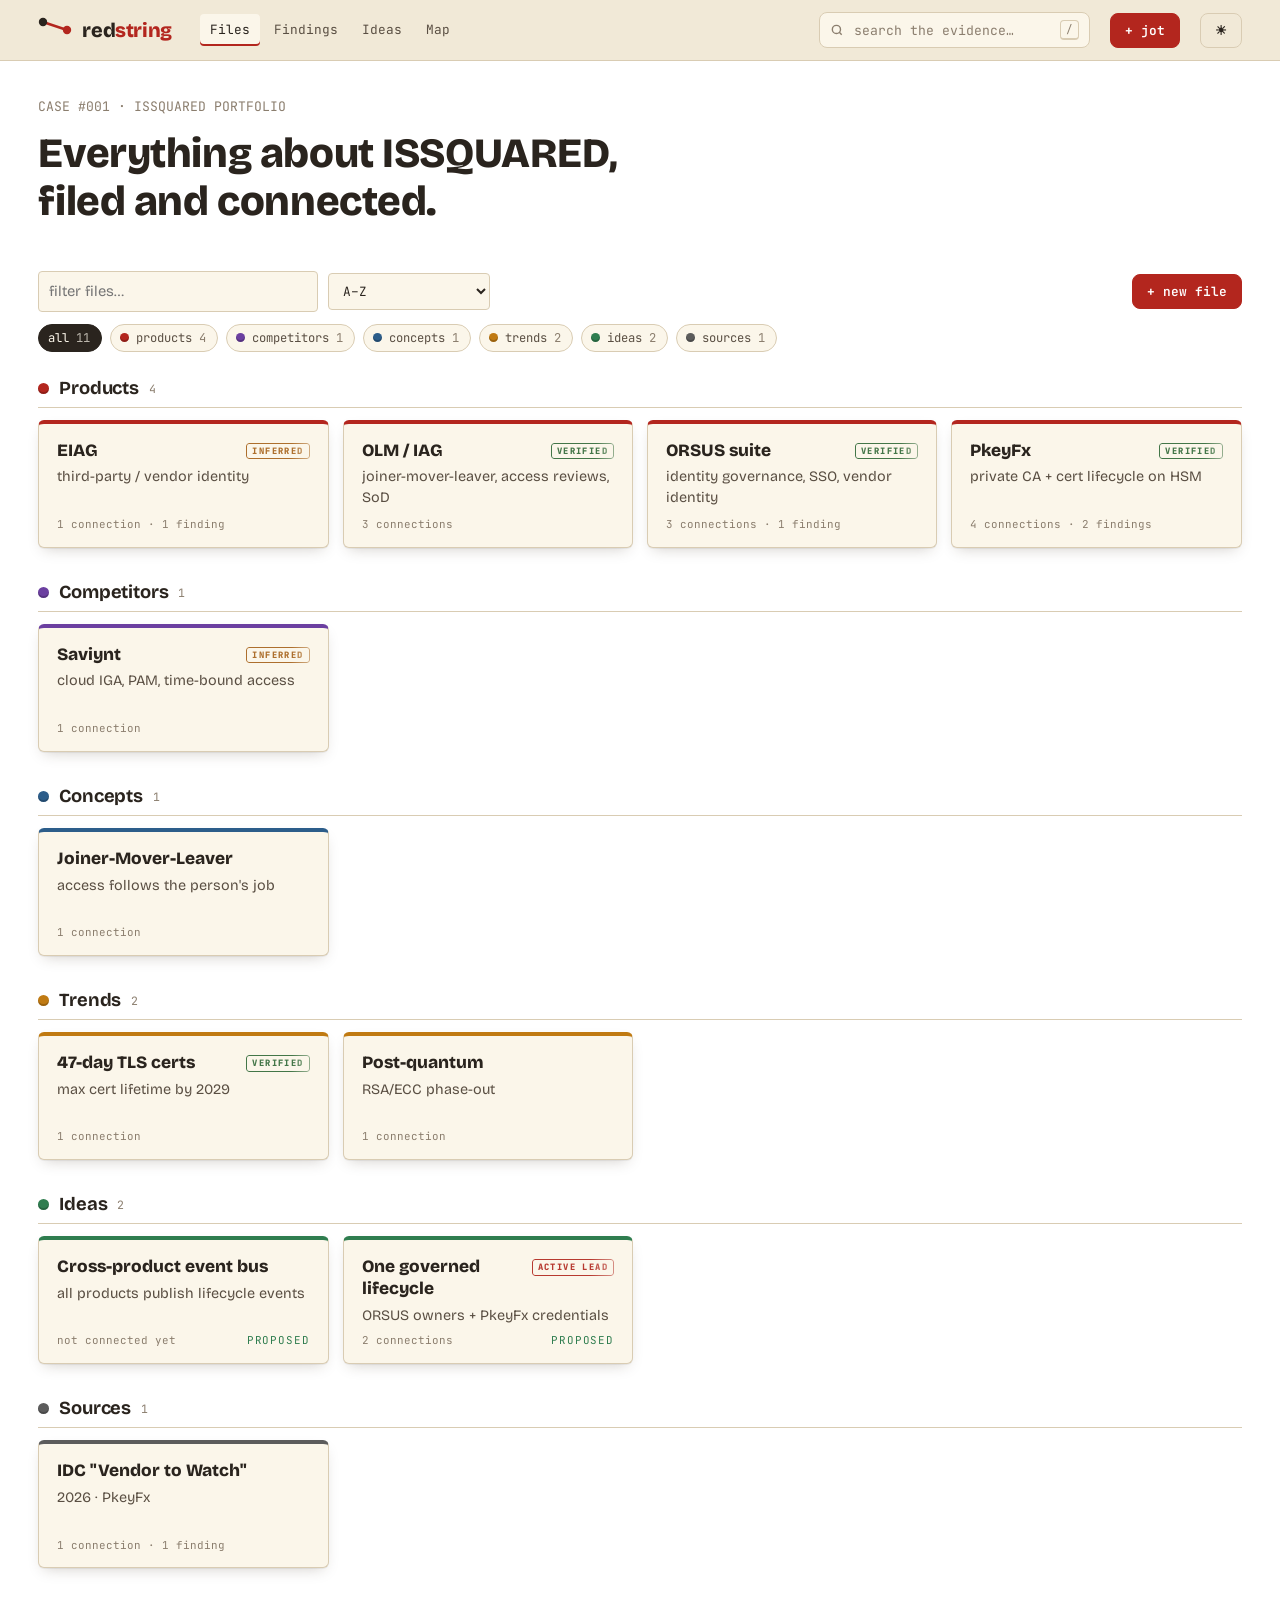
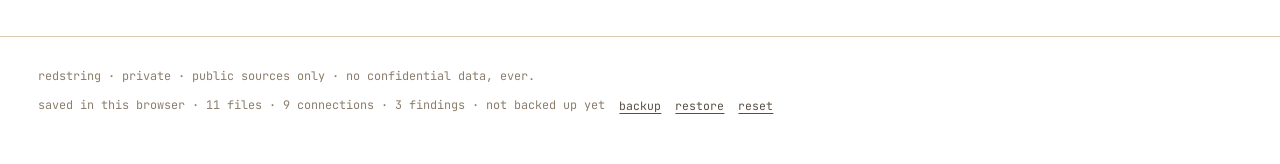
==== index.html @ 2bbe44ee "Initial commit: redstring research notebook with files, case files, findings, ideas, map, search and" ====
<!doctype html>
<html lang="en">
<head>
<meta charset="utf-8">
<meta name="viewport" content="width=device-width, initial-scale=1">
<title>redstring · files</title>
<meta name="robots" content="noindex, nofollow">
<script>
  // set theme before paint (no flash)
  (function(){var t;try{t=localStorage.getItem("redstring-theme");}catch(e){}
   if(!t){t=window.matchMedia&&matchMedia("(prefers-color-scheme: dark)").matches?"dark":"light";}
   document.documentElement.setAttribute("data-theme",t);})();
</script>
<link rel="preconnect" href="https://fonts.googleapis.com">
<link rel="preconnect" href="https://fonts.gstatic.com" crossorigin>
<link href="https://fonts.googleapis.com/css2?family=Bricolage+Grotesque:opsz,wght@12..96,400;12..96,600;12..96,700;12..96,800&family=JetBrains+Mono:wght@400;600;800&display=swap" rel="stylesheet">
<link rel="stylesheet" href="static/css/redstring.css">
</head>
<body data-page="files">
<header id="topbar" class="topbar"></header>

<main class="wrap">

  <section class="page-head">
    <p class="typed">CASE #001 · ISSQUARED PORTFOLIO</p>
    <h1>Everything about ISSQUARED,<br>filed and connected.</h1>
  </section>
  <section class="section flush">
    <div id="files-bar" class="files-bar"></div>
    <div id="files"></div>
  </section>
</main>

<footer id="footer" class="foot"></footer>
<script src="static/js/store.js"></script>
<script src="static/js/ui.js"></script>
<script src="static/js/files.js"></script>
</body>
</html>
---- static/css/redstring.css ----
/* ==========================================================================
   redstring — theme
   Detective evidence board: corkboard, red string, manila case files,
   rubber stamps, typewriter text, redaction bars. Dark mode = "night shift".
   ========================================================================== */

/* ---------- 1. Tokens (day) ---------- */
:root {
  color-scheme: light;

  /* surfaces */
  --desk:        #efe6d2;   /* page background, warm paper */
  --paper:       #fbf6ea;   /* cards, index cards */
  --paper-2:     #f4ecda;   /* subtle fills */
  --manila:      #e9d4a4;   /* case-file folder */
  --manila-edge: #cfb47a;
  --cork:        #c39a68;
  --cork-dark:   #a47a4a;
  --cork-speck:  #8a6236;

  /* ink */
  --ink:         #2a241e;
  --ink-2:       #5a4f43;
  --ink-3:       #8b7e6e;
  --rule:        #d9ccb3;

  /* the string */
  --string:      #b3261e;
  --string-soft: #b3261e33;

  /* stamps */
  --verified:    #2f6b3a;
  --inferred:    #a8641a;
  --lead:        #b3261e;

  /* entity types (push-pin colours) */
  --t-product:    #b3261e;
  --t-concept:    #2c5d8a;
  --t-competitor: #6b3fa0;
  --t-trend:      #c07a12;
  --t-idea:       #2f7d4f;
  --t-person:     #a23b72;
  --t-source:     #5c5c5c;

  --redact:      #1b1714;
  --shadow:      0 1px 0 #0000000d, 0 6px 14px -6px #3a2a1a40;
  --shadow-lift: 0 2px 0 #0000000d, 0 14px 26px -10px #3a2a1a59;
  --lamp:        transparent;

  --font-sans: "Bricolage Grotesque", system-ui, -apple-system, "Segoe UI", sans-serif;
  --font-mono: "JetBrains Mono", ui-monospace, "SFMono-Regular", Menlo, monospace;

  --r-sm: 4px;
  --r-md: 8px;
  --gutter: 16px;
}

/* ---------- 2. Tokens (night shift) ---------- */
@media (prefers-color-scheme: dark) {
  :root:not([data-theme="light"]) {
    color-scheme: dark;
    --desk:        #14120f;
    --paper:       #1f1b16;
    --paper-2:     #27221b;
    --manila:      #3a3020;
    --manila-edge: #5a4a2e;
    --cork:        #3b2c1d;
    --cork-dark:   #2c2015;
    --cork-speck:  #1c140c;
    --ink:         #ede3cf;
    --ink-2:       #c2b59d;
    --ink-3:       #8f8370;
    --rule:        #3a3228;
    --string:      #e5534b;
    --string-soft: #e5534b40;
    --verified:    #6fbf7f;
    --inferred:    #e0a24a;
    --lead:        #ef6b62;
    --t-product:    #e5534b;
    --t-concept:    #6aa6dc;
    --t-competitor: #a98ae0;
    --t-trend:      #e0a24a;
    --t-idea:       #6fbf7f;
    --t-person:     #e07fb0;
    --t-source:     #a8a8a8;
    --redact:      #000000;
    --shadow:      0 1px 0 #00000040, 0 8px 18px -8px #000000b0;
    --shadow-lift: 0 2px 0 #00000040, 0 16px 30px -10px #000000c0;
    --lamp:        radial-gradient(ellipse 70% 55% at 50% 0%, #f3c46a14, transparent 70%);
  }
}
:root[data-theme="dark"] {
  color-scheme: dark;
  --desk:        #14120f;
  --paper:       #1f1b16;
  --paper-2:     #27221b;
  --manila:      #3a3020;
  --manila-edge: #5a4a2e;
  --cork:        #3b2c1d;
  --cork-dark:   #2c2015;
  --cork-speck:  #1c140c;
  --ink:         #ede3cf;
  --ink-2:       #c2b59d;
  --ink-3:       #8f8370;
  --rule:        #3a3228;
  --string:      #e5534b;
  --string-soft: #e5534b40;
  --verified:    #6fbf7f;
  --inferred:    #e0a24a;
  --lead:        #ef6b62;
  --t-product:    #e5534b;
  --t-concept:    #6aa6dc;
  --t-competitor: #a98ae0;
  --t-trend:      #e0a24a;
  --t-idea:       #6fbf7f;
  --t-person:     #e07fb0;
  --t-source:     #a8a8a8;
  --redact:      #000000;
  --shadow:      0 1px 0 #00000040, 0 8px 18px -8px #000000b0;
  --shadow-lift: 0 2px 0 #00000040, 0 16px 30px -10px #000000c0;
  --lamp:        radial-gradient(ellipse 70% 55% at 50% 0%, #f3c46a14, transparent 70%);
}

/* ---------- 3. Base ---------- */
*, *::before, *::after { box-sizing: border-box; }
html { -webkit-text-size-adjust: 100%; }
body {
  margin: 0;
  background: var(--lamp), var(--desk);
  background-attachment: fixed;
  color: var(--ink);
  font-family: var(--font-sans);
  font-size: 16px;
  line-height: 1.55;
  overflow-x: hidden;
}
h1, h2, h3 { line-height: 1.15; margin: 0 0 .4em; letter-spacing: -0.01em; }
h1 { font-size: clamp(1.8rem, 4vw, 2.6rem); font-weight: 800; }
h2 { font-size: 1.35rem; font-weight: 700; }
h3 { font-size: 1.05rem; font-weight: 700; }
p  { margin: 0 0 1em; }
a  { color: var(--string); text-underline-offset: 3px; }
code, .mono { font-family: var(--font-mono); font-size: .88em; }
:focus-visible { outline: 2px dashed var(--string); outline-offset: 3px; }

.wrap { max-width: none; margin: 0; padding: 0 clamp(16px, 3vw, 48px); }

/* typewriter label */
.label {
  font-family: var(--font-mono);
  font-size: .72rem;
  letter-spacing: .14em;
  text-transform: uppercase;
  color: var(--ink-3);
}

/* ---------- 4. Top bar ---------- */
.topbar {
  position: sticky; top: 0; z-index: 20;
  background: color-mix(in srgb, var(--desk) 88%, transparent);
  backdrop-filter: blur(6px);
  border-bottom: 1px solid var(--rule);
}
.topbar .wrap { display: flex; align-items: center; gap: 20px; height: 60px; }
.brand { display: flex; align-items: center; gap: 10px; text-decoration: none; color: var(--ink); }
.brand-word { font-weight: 800; font-size: 1.25rem; letter-spacing: -0.02em; }
.brand-word b { color: var(--string); font-weight: 800; }
.brand svg { flex: none; }
.nav { display: flex; gap: 4px; margin-left: 8px; }
.nav a {
  font-family: var(--font-mono); font-size: .8rem; text-decoration: none;
  color: var(--ink-2); padding: 6px 10px; border-radius: var(--r-sm);
}
.nav a:hover { background: var(--paper-2); color: var(--ink); }
.nav a[aria-current="page"] { color: var(--ink); background: var(--paper); box-shadow: inset 0 -2px 0 var(--string); }
.topbar .spacer { flex: 1; }

/* ---------- 5. Inputs & buttons ---------- */
.search {
  display: flex; align-items: center; gap: 8px;
  background: var(--paper); border: 1px solid var(--rule); border-radius: var(--r-md);
  padding: 0 10px; height: 36px; min-width: 0;
}
.search input {
  border: 0; background: transparent; color: var(--ink); outline: none;
  font-family: var(--font-mono); font-size: .82rem; width: 200px; min-width: 0;
}
.search input::placeholder { color: var(--ink-3); }
.kbd {
  font-family: var(--font-mono); font-size: .68rem; color: var(--ink-3);
  border: 1px solid var(--rule); border-bottom-width: 2px; border-radius: 4px; padding: 0 5px;
}
.btn {
  display: inline-flex; align-items: center; gap: 8px;
  font-family: var(--font-mono); font-size: .8rem; font-weight: 600;
  padding: 8px 14px; border-radius: var(--r-md); cursor: pointer;
  border: 1px solid var(--ink); background: var(--ink); color: var(--paper);
  text-decoration: none;
}
.btn:hover { transform: translateY(-1px); }
.btn.ghost { background: transparent; color: var(--ink); border-color: var(--rule); }
.btn.ghost:hover { border-color: var(--ink-3); }
.btn.red { background: var(--string); border-color: var(--string); color: #fff; }

.toggle-night { white-space: nowrap; }
.toggle-night .moon { display: none; }
:root[data-theme="dark"] .toggle-night .moon { display: inline; }
:root[data-theme="dark"] .toggle-night .sun { display: none; }

/* ---------- 6. Chips (type filters) ---------- */
.chips { display: flex; flex-wrap: wrap; gap: 8px; }
.chip {
  --c: var(--ink-3);
  display: inline-flex; align-items: center; gap: 7px;
  font-family: var(--font-mono); font-size: .76rem;
  padding: 5px 11px 5px 9px; border-radius: 999px; cursor: pointer;
  background: var(--paper); color: var(--ink-2); border: 1px solid var(--rule);
  user-select: none;
}
.chip .pin-dot { width: 9px; height: 9px; border-radius: 50%; background: var(--c); box-shadow: inset 0 -2px 0 #00000033; }
.chip[aria-pressed="false"] { opacity: .45; text-decoration: line-through; }
.chip .count { color: var(--ink-3); }

.t-product    { --c: var(--t-product); }
.t-concept    { --c: var(--t-concept); }
.t-competitor { --c: var(--t-competitor); }
.t-trend      { --c: var(--t-trend); }
.t-idea       { --c: var(--t-idea); }
.t-person     { --c: var(--t-person); }
.t-source     { --c: var(--t-source); }

/* ---------- 7. Stamps ---------- */
.stamp {
  --s: var(--ink-2);
  display: inline-block;
  font-family: var(--font-mono); font-weight: 800; font-size: .7rem;
  letter-spacing: .16em; text-transform: uppercase;
  color: var(--s); border: 2px solid var(--s); border-radius: 3px;
  padding: 2px 7px 1px;
  transform: rotate(-4deg);
  opacity: .9;
  mix-blend-mode: multiply;
  /* worn ink */
  -webkit-mask-image: radial-gradient(circle at 30% 40%, #000 60%, #000c 75%, #0008 100%);
          mask-image: radial-gradient(circle at 30% 40%, #000 60%, #000c 75%, #0008 100%);
}
:root[data-theme="dark"] .stamp { mix-blend-mode: normal; }
@media (prefers-color-scheme: dark) { :root:not([data-theme="light"]) .stamp { mix-blend-mode: normal; } }
.stamp.verified { --s: var(--verified); }
.stamp.inferred { --s: var(--inferred); transform: rotate(3deg); }
.stamp.lead     { --s: var(--lead); transform: rotate(-2deg); }
.stamp.big { font-size: 1.05rem; border-width: 3px; padding: 4px 12px 3px; }


/* ---------- 10. Case file ---------- */
.casefile {
  position: relative;
  background: var(--manila);
  border: 1px solid var(--manila-edge);
  border-radius: 4px 10px 10px 10px;
  padding: 28px clamp(16px, 3vw, 36px) 32px;
  margin-top: 26px;
  box-shadow: var(--shadow-lift);
}
.casefile::before { /* folder tab */
  content: attr(data-tab);
  position: absolute; top: -26px; left: -1px;
  height: 27px; padding: 4px 18px 0;
  background: var(--manila); border: 1px solid var(--manila-edge); border-bottom: 0;
  border-radius: 8px 8px 0 0;
  font-family: var(--font-mono); font-size: .72rem; letter-spacing: .12em; color: var(--ink-2);
}
.casefile .sheet {
  background: var(--paper);
  padding: 22px clamp(14px, 3vw, 30px);
  border-radius: 2px;
  box-shadow: var(--shadow);
  position: relative;
}
.case-head { display: flex; justify-content: space-between; align-items: flex-start; gap: 16px; flex-wrap: wrap; border-bottom: 2px solid var(--ink); padding-bottom: 12px; margin-bottom: 18px; }
.case-head .stamp.big { margin-top: 6px; }
.case-no { font-family: var(--font-mono); font-size: .78rem; color: var(--ink-3); }

.facts { display: grid; grid-template-columns: 160px 1fr; gap: 0; margin: 0 0 20px; font-family: var(--font-mono); font-size: .84rem; }
.facts dt, .facts dd { margin: 0; padding: 9px 0; border-bottom: 1px dashed var(--rule); }
.facts dt { color: var(--ink-3); text-transform: uppercase; font-size: .7rem; letter-spacing: .12em; padding-top: 11px; }
.facts dd { display: flex; align-items: center; gap: 10px; flex-wrap: wrap; }
.facts .stamp { font-size: .58rem; padding: 1px 5px 0; border-width: 1.5px; }

.case-grid { display: grid; grid-template-columns: minmax(0, 1fr) minmax(280px, 340px); gap: clamp(24px, 3vw, 48px); align-items: start; }

.links-list { list-style: none; margin: 0; padding: 0; }
.links-list li { display: flex; align-items: center; gap: 10px; padding: 8px 0; border-bottom: 1px dashed var(--rule); font-size: .92rem; }
.links-list .rel { font-family: var(--font-mono); font-size: .7rem; color: var(--string); text-transform: uppercase; letter-spacing: .08em; min-width: 104px; }
.links-list .pin-dot { width: 9px; height: 9px; border-radius: 50%; background: var(--c); flex: none; }

.tags { display: flex; gap: 6px; flex-wrap: wrap; }
.tag { font-family: var(--font-mono); font-size: .68rem; color: var(--ink-2); background: var(--paper-2); border: 1px solid var(--rule); border-radius: 3px; padding: 0 6px; }


/* ---------- 13. Section frame (style guide) ---------- */
.section { padding: 34px 0; border-top: 1px solid var(--rule); }
.section-head { display: flex; align-items: baseline; justify-content: space-between; gap: 16px; flex-wrap: wrap; margin-bottom: 16px; }
.hero { padding: 40px 0 28px; }
.hero p.lede { font-size: 1.1rem; color: var(--ink-2); max-width: 62ch; }
.hero .typed { font-family: var(--font-mono); color: var(--ink-3); font-size: .82rem; }

.empty {
  text-align: center; padding: 34px 16px; border: 2px dashed var(--rule); border-radius: var(--r-md);
  font-family: var(--font-mono); color: var(--ink-3); font-size: .85rem;
}
.empty strong { display: block; font-family: var(--font-sans); color: var(--ink); font-size: 1.05rem; margin-bottom: 4px; }

footer.foot { padding: 30px 0 50px; font-family: var(--font-mono); font-size: .74rem; color: var(--ink-3); border-top: 1px solid var(--rule); }

/* ---------- 14. App: shared ---------- */
.pin-dot { display: inline-block; width: 9px; height: 9px; border-radius: 50%; background: var(--c); flex: none; box-shadow: inset 0 -2px 0 #00000033; }
.page-head { padding: 36px 0 20px; }
.page-head .typed { font-family: var(--font-mono); color: var(--ink-3); font-size: .82rem; }
.page-head .lede { font-size: 1.05rem; color: var(--ink-2); max-width: 62ch; }
.board-head { padding-bottom: 10px; }
.section.flush { border-top: 0; padding-top: 8px; }
.spacer { flex: 1; }
.muted { color: var(--ink-3); font-size: .9rem; }
.hint { display: block; font-family: var(--font-mono); font-size: .7rem; color: var(--ink-3); margin: 6px 0 0; }

.input, .field input, .field select, .field textarea {
  font: inherit; font-size: .92rem; color: var(--ink);
  background: var(--paper); border: 1px solid var(--rule); border-radius: var(--r-sm);
  padding: 8px 10px; min-width: 0; width: 100%;
}
select.input, .field select { font-family: var(--font-mono); font-size: .8rem; width: auto; }
textarea.input, .field textarea { resize: vertical; line-height: 1.5; }
.input:focus, .field :is(input, select, textarea):focus, .notes-input:focus { outline: 2px solid var(--string-soft); border-color: var(--string); }
.btn.sm { padding: 6px 11px; font-size: .74rem; }
.btn.xs { padding: 2px 8px; font-size: .68rem; border-radius: 4px; }
.btn.danger, .linkbtn.danger { color: var(--lead); }
.btn[aria-pressed="true"] { background: var(--string); border-color: var(--string); color: #fff; }
.linkbtn { background: none; border: 0; padding: 0; color: var(--ink-2); font-family: var(--font-mono); font-size: .72rem; cursor: pointer; text-decoration: underline; text-underline-offset: 3px; }
.linkbtn:hover { color: var(--string); }
.icon-btn { background: none; border: 1px solid transparent; color: var(--ink-3); cursor: pointer; border-radius: 4px; font-size: 1rem; line-height: 1; padding: 2px 7px; }
.icon-btn:hover { border-color: var(--rule); color: var(--string); background: var(--paper); }
.toolbar { display: flex; flex-wrap: wrap; gap: 10px; align-items: center; margin-bottom: 18px; }
.toolbar .input[type="search"] { width: 240px; flex: 0 1 240px; }
.empty.clickable { display: block; width: 100%; cursor: pointer; background: transparent; font: inherit; }
.empty.clickable:hover { border-color: var(--string); }
.stamp.xs { font-size: .55rem; padding: 1px 5px 0; border-width: 1.5px; }

/* topbar search + popup */
.search-wrap { position: relative; }
.search-ic { display: inline-flex; color: var(--ink-3); }
.search-pop {
  position: absolute; right: 0; top: calc(100% + 6px); width: min(460px, calc(100vw - 32px)); max-height: 70vh; overflow: auto;
  background: var(--paper); border: 1px solid var(--rule); border-radius: var(--r-md); box-shadow: var(--shadow-lift); padding: 6px; z-index: 30;
}
.sr { display: flex; gap: 10px; align-items: flex-start; padding: 9px 10px; border-radius: 6px; color: var(--ink); text-decoration: none; }
.sr .pin-dot { margin-top: 6px; }
.sr.on, .sr:hover { background: var(--paper-2); }
.sr-ic { color: var(--ink-3); font-size: .8rem; width: 9px; }
.sr-main { flex: 1; min-width: 0; }
.sr-title { display: block; font-weight: 700; font-size: .92rem; }
.sr-snip { display: block; font-family: var(--font-mono); font-size: .72rem; color: var(--ink-2); line-height: 1.45; overflow-wrap: anywhere; }
.sr-kind { font-family: var(--font-mono); font-size: .64rem; text-transform: uppercase; letter-spacing: .1em; color: var(--ink-3); padding-top: 3px; }
.sr-empty { padding: 12px; font-family: var(--font-mono); font-size: .78rem; color: var(--ink-2); }
mark { background: color-mix(in srgb, var(--inferred) 30%, transparent); color: inherit; border-radius: 2px; padding: 0 1px; }

/* modal */
dialog.modal {
  border: 1px solid var(--manila-edge); border-radius: 10px; padding: 0; width: min(520px, calc(100vw - 32px));
  background: var(--paper); color: var(--ink); box-shadow: var(--shadow-lift);
}
dialog.modal::backdrop { background: #1a120a8c; backdrop-filter: blur(2px); }
dialog.modal form { padding: 22px 22px 18px; }
.modal-head { border-bottom: 2px solid var(--ink); margin-bottom: 14px; padding-bottom: 8px; }
.modal-head h2 { margin: 2px 0 0; }
.modal-msg { font-family: var(--font-mono); font-size: .82rem; color: var(--ink-2); overflow-wrap: anywhere; }
.field { display: block; margin-bottom: 12px; }
.field .label { display: block; margin-bottom: 4px; }
.modal-actions { display: flex; justify-content: flex-end; gap: 10px; margin-top: 18px; }

/* toasts */
.toasts { position: fixed; left: 50%; bottom: 20px; transform: translateX(-50%); display: grid; gap: 8px; z-index: 50; pointer-events: none; }
.toast {
  font-family: var(--font-mono); font-size: .78rem; background: var(--ink); color: var(--paper);
  padding: 9px 16px; border-radius: 6px; box-shadow: var(--shadow-lift); animation: toast-in .18s ease-out; transition: opacity .3s, transform .3s;
}
.toast.bad { background: var(--lead); color: #fff; }
.toast.out { opacity: 0; transform: translateY(6px); }
@keyframes toast-in { from { opacity: 0; transform: translateY(8px); } }

/* footer */
.foot-row { display: flex; justify-content: space-between; gap: 10px 20px; flex-wrap: wrap; }
.foot-tools { display: flex; gap: 14px; align-items: center; flex-wrap: wrap; }
.foot-info { color: var(--ink-3); }

/* ---------- 16. Case files (app) ---------- */
.file-view { padding-top: 22px; }
.back { display: inline-block; font-family: var(--font-mono); font-size: .8rem; color: var(--ink-2); text-decoration: none; margin-bottom: 14px; }
.back:hover { color: var(--string); }
.case-title { min-width: 0; flex: 1; }
.case-title h1 { margin: 4px 0 2px; overflow-wrap: anywhere; }
.file-actions { display: flex; flex-wrap: wrap; gap: 8px; margin-top: 12px; }
.stamp-btn { background: none; border: 0; padding: 6px; cursor: pointer; }
.stamp-btn:hover .stamp { opacity: 1; transform: rotate(-1deg) scale(1.05); }
.stamp.none { --s: var(--ink-3); border-style: dashed; opacity: .6; }
.stage-row { display: flex; align-items: center; gap: 14px; flex-wrap: wrap; margin: -4px 0 18px; }
.stage-track { display: flex; flex-wrap: wrap; gap: 0; border: 1px solid var(--rule); border-radius: 999px; overflow: hidden; }
.stage-step { font-family: var(--font-mono); font-size: .72rem; padding: 5px 12px; background: var(--paper); color: var(--ink-2); border: 0; border-right: 1px solid var(--rule); cursor: pointer; }
.stage-step:last-child { border-right: 0; }
.stage-step.on { background: var(--t-idea); color: #fff; }

.block { margin-bottom: 26px; }
.block:empty { display: none; }
.block-head { display: flex; align-items: baseline; justify-content: space-between; gap: 12px; border-bottom: 1px solid var(--rule); margin-bottom: 10px; padding-bottom: 4px; }
.block-head h3 { margin: 0; }
.block-tools { display: inline-flex; gap: 12px; align-items: center; }
.block-head a.label { text-decoration: none; }
.tabs { display: inline-flex; border: 1px solid var(--rule); border-radius: 6px; overflow: hidden; }
.tabs button { font-family: var(--font-mono); font-size: .7rem; padding: 3px 10px; border: 0; background: transparent; color: var(--ink-2); cursor: pointer; }
.tabs button[aria-selected="true"] { background: var(--ink); color: var(--paper); }
.saved-ind { font-family: var(--font-mono); font-size: .68rem; color: var(--verified); }

.notes-input {
  width: 100%; min-height: 320px; resize: vertical; font-family: var(--font-mono); font-size: .85rem; line-height: 24px;
  color: var(--ink); border: 1px solid var(--rule); border-radius: 2px; padding: 12px 14px;
  background: var(--paper) repeating-linear-gradient(transparent 0 23px, var(--rule) 23px 24px);
  background-position: 0 11px; background-attachment: local;
}
.md { overflow-wrap: anywhere; }
.md > :first-child { margin-top: 0; }
.md h2 { font-size: 1.2rem; margin: 1.1em 0 .4em; }
.md h3 { font-size: 1.05rem; margin: 1em 0 .3em; }
.md h4 { font-size: .95rem; margin: 1em 0 .3em; }
.md ul, .md ol { padding-left: 1.3em; margin: 0 0 1em; }
.md li { margin: .15em 0; }
.md li.task { list-style: none; margin-left: -1.3em; display: flex; gap: 8px; align-items: baseline; }
.md li.task .box { display: inline-grid; place-items: center; width: 14px; height: 14px; border: 1.5px solid var(--ink-3); border-radius: 3px; font-size: .7rem; flex: none; }
.md li.task.done { color: var(--ink-3); text-decoration: line-through; }
.md li.task.done .box { border-color: var(--verified); color: var(--verified); }
.md blockquote { margin: 0 0 1em; padding: 6px 14px; border-left: 3px solid var(--string); background: var(--paper-2); color: var(--ink-2); font-style: italic; }
.md pre { background: var(--paper-2); border: 1px solid var(--rule); padding: 10px 12px; border-radius: 4px; overflow-x: auto; }
.md code { background: var(--paper-2); padding: 1px 4px; border-radius: 3px; }
.md pre code { background: none; padding: 0; }
.md hr { border: 0; border-top: 1px dashed var(--rule); margin: 1.2em 0; }
.md p:last-child { margin-bottom: 0; }
a.wikilink { color: var(--ink); text-decoration: none; border-bottom: 2px solid var(--c, var(--string)); font-weight: 600; }
a.wikilink:hover { background: var(--string-soft); }
a.wikilink.missing { border-bottom-style: dashed; border-color: var(--ink-3); color: var(--ink-2); font-weight: 400; }

.facts-edit { display: grid; gap: 8px; margin-bottom: 10px; }
.fact-row { display: grid; grid-template-columns: 1fr 1.6fr auto auto; gap: 6px; align-items: center; }
.links-list li .icon-btn { margin-left: auto; }
.links-list li a { color: var(--ink); text-decoration: none; font-weight: 600; }
.links-list li a:hover { color: var(--string); }
.links-list .muted-rel { color: var(--ink-3); }
.links-list li.muted { color: var(--ink-3); }
.links-list li .btn.xs, .links-list li .tiny-ok { margin-left: auto; }
.tiny-ok { font-family: var(--font-mono); font-size: .66rem; color: var(--verified); }
.tie-form { display: grid; grid-template-columns: auto 1fr auto; gap: 6px; margin-top: 10px; }
.tie-form select.input { width: 100%; }
.quick-add { display: grid; gap: 6px; margin-bottom: 12px; }
.quick-row { display: flex; gap: 6px; justify-content: flex-end; }

/* ---------- 17. Findings (app) ---------- */
.composer { background: var(--paper); border: 1px solid var(--rule); border-radius: var(--r-md); padding: 14px; box-shadow: var(--shadow); }
.composer-text { border: 0; background: transparent; padding: 4px 2px; font-size: 1rem; min-height: 84px; }
.composer-text:focus { outline: none; }
.composer-row { display: flex; gap: 8px; flex-wrap: wrap; align-items: center; margin-top: 8px; }
.tag-picker { display: flex; flex-wrap: wrap; gap: 6px; align-items: center; flex: 1 1 260px; }
.tag-in { width: 160px; flex: 0 1 160px; padding: 5px 9px; font-size: .82rem; }
.tag-chip { display: inline-flex; align-items: center; gap: 6px; font-family: var(--font-mono); font-size: .74rem; background: var(--paper-2); border: 1px solid var(--rule); border-radius: 999px; padding: 3px 4px 3px 9px; }
.tag-chip button { background: none; border: 0; cursor: pointer; color: var(--ink-3); font-size: .9rem; line-height: 1; padding: 0 4px; }
.tag-chip button:hover { color: var(--string); }
a.tag { display: inline-flex; align-items: center; gap: 5px; text-decoration: none; color: var(--ink-2); }
a.tag:hover { border-color: var(--c); color: var(--ink); }
.f-tools { margin-left: auto; display: inline-flex; gap: 12px; }
.inline-label { display: flex; align-items: center; gap: 6px; flex: 1 1 220px; }
@keyframes flash { 0%, 40% { background: var(--string-soft); } 100% { background: transparent; } }


/* ---------- 19. Responsive ---------- */
@media (max-width: 1080px) {
  .case-grid { grid-template-columns: 1fr; }
  }
@media (max-width: 860px) {
  .topbar .wrap { flex-wrap: wrap; height: auto; row-gap: 0; padding-top: 10px; gap: 10px; }
  .nav { order: 9; flex-basis: 100%; margin: 4px 0 0; overflow-x: auto; gap: 2px; scrollbar-width: none; }
  .nav::-webkit-scrollbar { display: none; }
  .nav a { padding: 8px 10px 10px; border-radius: 0; white-space: nowrap; }
  .nav a[aria-current="page"] { background: transparent; }
  .search-wrap { flex: 1 1 0; min-width: 0; }
  .search { width: 100%; }
  .search input { width: 100%; }
  .case-grid { grid-template-columns: 1fr; }
  }
@media (max-width: 560px) {
  .topbar .spacer { display: none; }
  .search .kbd { display: none; }
  .brand-word { display: none; }
  .facts { grid-template-columns: 1fr; }
  .facts dt { border-bottom: 0; padding-bottom: 0; }
    .toolbar .input[type="search"] { flex: 1 1 100%; }
  .fact-row { grid-template-columns: 1fr 1fr; }
  .tie-form { grid-template-columns: 1fr; }
  .foot-row { flex-direction: column; }
  .topbar .wrap { flex-wrap: wrap; gap: 8px; }
  .jot-btn { padding: 8px 10px; }
  .case-head { flex-direction: column-reverse; align-items: flex-start; gap: 4px; }
  .case-head .stamp-btn { padding: 0; }
  .file-actions .btn { flex: 0 0 auto; }
}
@media (prefers-reduced-motion: reduce) {
  * { transition: none !important; animation: none !important; }
}

/* ---------- 20. Case file: calmer layout ---------- */
.case-side { border-left: 1px dashed var(--rule); padding-left: clamp(20px, 2.5vw, 36px); }
.case-side .block { margin-bottom: 30px; }
.notes-read { font-size: 1.04rem; line-height: 1.7; max-width: 80ch; min-height: 40vh; }
.notes-empty { min-height: 40vh; display: grid !important; place-content: center; }
.notes-input { min-height: 60vh; font-size: .92rem; overflow: hidden; }
.suggest { display: flex; flex-wrap: wrap; gap: 6px; align-items: center; margin-top: 14px; }
.suggest .label { width: 100%; text-transform: none; letter-spacing: .02em; }
.suggest-chip { font: inherit; font-size: .8rem; color: var(--ink-2); background: transparent; border: 1px dashed var(--ink-3); border-radius: 999px; padding: 2px 10px; cursor: pointer; }
.suggest-chip:hover { border-color: var(--string); color: var(--string); border-style: solid; }
.input.quick { margin-bottom: 10px; }
.mini-log { list-style: none; margin: 0; padding: 0; }
.mini-log li { padding: 8px 0; border-bottom: 1px dashed var(--rule); font-size: .88rem; display: flex; flex-wrap: wrap; gap: 4px 8px; align-items: center; }
.mini-log time { font-family: var(--font-mono); font-size: .66rem; color: var(--ink-3); }
@media (max-width: 1080px) {
  .case-side { border-left: 0; padding-left: 0; border-top: 1px dashed var(--rule); padding-top: 22px; }
}

.case-side .facts { grid-template-columns: 1fr; }
.case-side .facts dt { border-bottom: 0; padding: 10px 0 0; }
.case-side .facts dd { padding: 2px 0 9px; }

/* facts: stamp straight, on the same line as the label */
.facts dt { display: flex; align-items: center; gap: 10px; flex-wrap: wrap; }
.facts dt .stamp { transform: none; font-size: .56rem; padding: 1px 5px 0; border-width: 1.5px; letter-spacing: .12em; }
/* findings: stamp straight, on the same line as the time */
.f-meta { display: flex; align-items: center; gap: 10px; flex-wrap: wrap; }
.f-meta time { display: inline; }
.f-meta .stamp { transform: none; letter-spacing: .12em; }
.mini-log li { display: block; }
.mini-log li > span { display: block; margin-top: 2px; }
/* connections: each relation is a red thread, files hang off it one per line */
.threads { display: grid; gap: 16px; }
.thread-label { display: flex; align-items: center; gap: 8px; font-family: var(--font-mono); font-size: .68rem; letter-spacing: .1em; text-transform: uppercase; color: var(--ink-2); margin-bottom: 4px; }
.thread-count { font-size: .62rem; color: var(--paper); background: var(--string); border-radius: 999px; padding: 0 6px; letter-spacing: 0; line-height: 1.5; }
.thread-items { list-style: none; margin: 0 0 0 5px; padding: 0; }
.thread-items li { position: relative; display: flex; align-items: flex-start; gap: 8px; padding: 5px 0 5px 16px; }
.thread-items li::before { content: ""; position: absolute; left: 0; top: 14px; width: 11px; border-top: 2px solid var(--string); }
.thread-items li::after { content: ""; position: absolute; left: 0; top: 0; bottom: 0; border-left: 2px solid var(--string); }
.thread-items li:last-child::after { bottom: auto; height: 16px; }
.thread-items .pin-dot { margin-top: 6px; }
.thread-items a { flex: 1; min-width: 0; color: var(--ink); text-decoration: none; font-weight: 600; font-size: .92rem; line-height: 1.35; overflow-wrap: anywhere; }
.thread-items a:hover { color: var(--string); }
.thread-items .icon-btn { margin-top: -1px; flex: none; }

/* comments under each case file */
.comments { margin-top: 34px; padding-top: 18px; border-top: 2px solid var(--ink); }
.comments h3 { display: inline-flex; align-items: center; gap: 8px; }
.comment-list { list-style: none; margin: 0 0 14px; padding: 0; }
.comment { position: relative; display: grid; grid-template-columns: 1fr auto; gap: 2px 12px; padding: 12px 14px; margin-bottom: 8px;
  background: var(--paper-2); border: 1px solid var(--rule); border-left: 3px solid var(--string); border-radius: 4px; }
.comment-text { grid-column: 1; font-size: .95rem; line-height: 1.55; }
.comment .bin { grid-column: 2; grid-row: 1 / span 2; align-self: center; display: inline-grid; place-items: center; width: 32px; height: 32px;
  background: transparent; border: 1px solid var(--rule); border-radius: 6px; color: var(--ink-3); cursor: pointer; }
.comment .bin:hover, .comment .bin:focus-visible { color: #fff; background: var(--lead); border-color: var(--lead); }
.comment-empty { padding: 6px 0 12px; }
.comment-compose { display: flex; gap: 8px; align-items: flex-end; }
.comment-compose textarea { flex: 1; resize: vertical; }
.toast.has-action { display: flex; align-items: center; gap: 14px; pointer-events: auto; }
.toast-action { background: none; border: 0; color: var(--inferred); font: inherit; font-weight: 700; text-transform: uppercase; letter-spacing: .08em; cursor: pointer; padding: 0; }
.toast-action:hover { text-decoration: underline; }

/* ---------- ideas: one row each, progress as a red string ---------- */
.idea-row { display: grid; grid-template-columns: minmax(0, 1fr) minmax(320px, 420px); gap: 18px 36px; align-items: center;
  background: var(--paper); border: 1px solid var(--rule); border-left: 4px solid var(--t-idea); border-radius: 6px;
  padding: 16px 20px; margin-bottom: 12px; box-shadow: var(--shadow); }
.idea-row.is-dropped { opacity: .6; border-left-color: var(--ink-3); box-shadow: none; }
.idea-top { display: flex; align-items: center; gap: 10px; flex-wrap: wrap; }
.idea-name { font-weight: 800; font-size: 1.15rem; color: var(--ink); text-decoration: none; }
.idea-name:hover { color: var(--string); }
.idea-gap { margin: 2px 0 8px; color: var(--ink-2); }
.idea-ties { display: flex; flex-wrap: wrap; gap: 6px 12px; align-items: center; margin-bottom: 8px; font-size: .88rem; }
.idea-ties .label, .idea-next .label { min-width: 74px; }
.tie { display: inline-flex; align-items: center; gap: 6px; color: var(--ink); text-decoration: none; font-weight: 600; }
.tie:hover { color: var(--string); }
.idea-next { display: flex; align-items: center; gap: 12px; }
.next-input { flex: 1; min-width: 0; font: inherit; font-size: .9rem; color: var(--ink); background: transparent;
  border: 0; border-bottom: 1px dashed var(--rule); padding: 4px 2px; }
.next-input:focus { outline: none; border-bottom: 1px solid var(--string); }
.next-input::placeholder { color: var(--ink-3); font-style: italic; }
.idea-side { display: grid; gap: 10px; justify-items: end; }

/* the progress string */
.track { list-style: none; margin: 0; padding: 0; display: grid; grid-template-columns: repeat(4, 1fr); width: 100%; position: relative; }
.track::before, .track::after { content: ""; position: absolute; top: 9px; left: 12.5%; height: 3px; border-radius: 2px; }
.track::before { right: 12.5%; background: var(--rule); }
.track::after { width: calc(75% * var(--at) / 3); background: var(--string); box-shadow: 0 1px 2px #0000004d; }
.track li { position: relative; z-index: 1; text-align: center; }
.track button { background: none; border: 0; padding: 0; cursor: pointer; display: grid; justify-items: center; gap: 6px; width: 100%; color: var(--ink-3); font: inherit; }
.knot { width: 20px; height: 20px; border-radius: 50%; background: var(--paper); border: 3px solid var(--rule); transition: transform .12s; }
.track li.done .knot { background: var(--string); border-color: var(--string); }
.track li.now .knot { background: var(--paper); border-color: var(--string); box-shadow: 0 0 0 4px var(--string-soft); }
.track button:hover .knot, .track button:focus-visible .knot { transform: scale(1.15); border-color: var(--string); }
.knot-label { font-family: var(--font-mono); font-size: .64rem; letter-spacing: .08em; text-transform: uppercase; }
.track li.now .knot-label { color: var(--string); font-weight: 800; }
.track li.done .knot-label { color: var(--ink-2); }
.track li:last-child.now .knot { background: var(--verified); border-color: var(--verified); box-shadow: 0 0 0 4px color-mix(in srgb, var(--verified) 25%, transparent); }
.track li:last-child.now .knot-label { color: var(--verified); }

.dropped-box { margin-top: 22px; }
.dropped-box summary { cursor: pointer; font-family: var(--font-mono); font-size: .78rem; color: var(--ink-3); margin-bottom: 12px; }

@media (max-width: 860px) {
  .idea-row { grid-template-columns: 1fr; }
  .idea-side { justify-items: stretch; }
  .idea-side .linkbtn { justify-self: end; }
}
@media (max-width: 560px) {
  .idea-next { flex-direction: column; align-items: stretch; gap: 2px; }
  .knot-label { font-size: .56rem; letter-spacing: .02em; }
}

/* ---------- Files (home) ---------- */
.files-bar { margin-bottom: 26px; }
.files-bar .toolbar { margin-bottom: 12px; }
.files-search { width: 280px !important; flex: 0 1 280px !important; }
.chip[aria-pressed="false"] { opacity: 1; text-decoration: none; }
.chip[aria-pressed="true"] { background: var(--ink); color: var(--paper); border-color: var(--ink); }
.chip[aria-pressed="true"] .count { color: var(--paper); opacity: .7; }
.file-group { margin-bottom: 34px; }
.group-head { display: flex; align-items: center; gap: 10px; font-size: 1.15rem; margin: 0 0 12px; padding-bottom: 8px; border-bottom: 1px solid var(--rule); }
.group-head .pin-dot { width: 11px; height: 11px; }
.group-head .count { font-family: var(--font-mono); font-size: .72rem; color: var(--ink-3); font-weight: 400; }
.file-grid { display: grid; grid-template-columns: repeat(auto-fill, minmax(260px, 1fr)); gap: 14px; }
.file-card { display: flex; flex-direction: column; gap: 6px; min-height: 128px; padding: 16px 18px 14px; color: var(--ink); text-decoration: none;
  background: var(--paper); border: 1px solid var(--rule); border-top: 4px solid var(--c); border-radius: 6px; box-shadow: var(--shadow); }
.file-card:hover, .file-card:focus-visible { border-color: var(--c); border-top-color: var(--c); }
.fc-top { display: flex; align-items: flex-start; justify-content: space-between; gap: 10px; }
.fc-name { font-weight: 800; font-size: 1.08rem; line-height: 1.25; overflow-wrap: anywhere; }
.fc-top .stamp { transform: none; flex: none; margin-top: 3px; }
.fc-blurb { margin: 0; color: var(--ink-2); font-size: .9rem; line-height: 1.45; display: -webkit-box; -webkit-line-clamp: 2; -webkit-box-orient: vertical; overflow: hidden; }
.fc-meta { margin-top: auto; display: flex; gap: 10px; align-items: center; justify-content: space-between; font-family: var(--font-mono); font-size: .68rem; color: var(--ink-3); }
.fc-stage { color: var(--t-idea); text-transform: uppercase; letter-spacing: .08em; }

/* ---------- Map (side feature) ---------- */
.map-head { padding-bottom: 8px; }
.map-bar { display: flex; flex-wrap: wrap; gap: 10px 16px; align-items: center; margin-bottom: 12px; }
.map-trail { display: flex; flex-wrap: wrap; align-items: center; gap: 6px 8px; min-height: 30px; }
.trail-step, .trail-now { display: inline-flex; align-items: center; gap: 6px; font: inherit; font-size: .85rem; padding: 3px 10px; border-radius: 999px; border: 1px solid var(--rule); background: var(--paper); color: var(--ink-2); }
.trail-step { cursor: pointer; }
.trail-step:hover { border-color: var(--string); color: var(--string); }
.trail-now { background: var(--ink); color: var(--paper); border-color: var(--ink); font-weight: 700; }
.trail-sep { color: var(--string); font-weight: 700; }
.board-shell { border-radius: 10px; padding: 14px; background: linear-gradient(180deg, #6b4a2b, #4f361f); box-shadow: var(--shadow-lift), inset 0 0 0 1px #00000040; }
.map-stage { position: relative; height: clamp(520px, 70vh, 760px); overflow: hidden; border-radius: 4px;
  background-color: var(--cork);
  background-image: radial-gradient(var(--cork-speck) 1px, transparent 1.4px), radial-gradient(var(--cork-dark) 1.2px, transparent 1.6px), radial-gradient(ellipse at 50% 45%, #ffffff1a, transparent 65%);
  background-size: 7px 7px, 11px 11px, 100% 100%; background-position: 0 0, 3px 5px, 0 0; box-shadow: inset 0 0 40px #00000040; }
.map-stage .strings { position: absolute; inset: 0; width: 100%; height: 100%; pointer-events: none; z-index: 1; }
.map-stage .strings line { stroke: var(--string); stroke-width: 2.2; stroke-linecap: round; filter: drop-shadow(1px 3px 1.5px #0000004d); }
.map-tag { position: absolute; z-index: 4; transform: translate(-50%, -50%); pointer-events: none; white-space: nowrap;
  font-family: var(--font-mono); font-size: .6rem; font-weight: 600; letter-spacing: .1em; text-transform: uppercase;
  color: var(--ink); background: var(--paper); border: 1px solid var(--string); border-radius: 2px; padding: 2px 7px 1px; box-shadow: 0 2px 4px #00000040; }
.mcard { position: absolute; z-index: 2; transform: translate(-50%, -50%); width: 184px; display: flex; flex-direction: column; gap: 3px; text-align: left;
  font: inherit; color: var(--ink); background: var(--paper); border: 0; border-top: 4px solid var(--c); border-radius: 3px; padding: 14px 14px 12px;
  box-shadow: var(--shadow); transition: left .45s cubic-bezier(.2,.8,.2,1), top .45s cubic-bezier(.2,.8,.2,1), opacity .3s, box-shadow .2s; }
button.mcard { cursor: pointer; }
button.mcard:hover, button.mcard:focus-visible { box-shadow: var(--shadow-lift); outline: 2px solid var(--c); outline-offset: 2px; }
.mcard .pin { position: absolute; top: -9px; left: 50%; width: 14px; height: 14px; margin-left: -7px; border-radius: 50%;
  background: radial-gradient(circle at 35% 30%, #ffffffaa 0 2px, transparent 3px), var(--c); box-shadow: 0 3px 3px #00000066; }
.mc-type { font-family: var(--font-mono); font-size: .62rem; letter-spacing: .14em; text-transform: uppercase; color: var(--c); }
.mc-name { font-weight: 800; font-size: 1rem; line-height: 1.2; overflow-wrap: anywhere; }
.mc-more { font-family: var(--font-mono); font-size: .64rem; color: var(--ink-3); margin-top: 2px; }
.mcard.center { width: 250px; z-index: 3; padding: 18px 18px 14px; box-shadow: var(--shadow-lift), 0 0 0 3px var(--string); }
.mcard.center .mc-name { font-size: 1.3rem; }
.mc-blurb { font-size: .85rem; color: var(--ink-2); line-height: 1.4; }
.mc-foot { display: flex; align-items: center; justify-content: space-between; gap: 8px; margin-top: 8px; }
.mc-foot .stamp { transform: none; }
.mc-open { font-family: var(--font-mono); font-size: .72rem; color: var(--string); text-decoration: none; font-weight: 700; margin-left: auto; }
.mc-open:hover { text-decoration: underline; }
.mcard.entering, .mcard.leaving { opacity: 0; }
.map-note { margin: 12px 0 0; color: #e9d7b6; min-height: 1em; }
.map-stage.is-empty::after { content: "No files yet."; position: absolute; inset: 0; display: grid; place-items: center; color: #f3e6cf; font-family: var(--font-mono); }

/* findings list without dates */
.flist { list-style: none; margin: 0; padding: 0; display: grid; gap: 10px; }
.flist > li { background: var(--paper); border: 1px solid var(--rule); border-left: 3px solid var(--string); border-radius: 4px; padding: 12px 16px; }
.flist .f-body { margin: 2px 0 8px; font-size: .97rem; }
.flist .tags { display: flex; flex-wrap: wrap; gap: 6px; align-items: center; }
.flist li.flash { animation: flash 1.6s ease-out; }

@media (max-width: 640px) {
  .files-search { flex: 1 1 100% !important; width: 100% !important; }
  .file-grid { grid-template-columns: 1fr; }
  .mcard { width: 128px; padding: 11px 10px 9px; }
  .mc-name { font-size: .86rem; }
  .mcard.center { width: 168px; }
  .mcard.center .mc-name { font-size: 1.05rem; }
  .mc-blurb { display: none; }
  .map-tag { font-size: .52rem; padding: 1px 5px 0; }
}
.mc-open { white-space: nowrap; }
@media (max-width: 640px) { .mc-foot { flex-wrap: wrap; gap: 4px 8px; } }
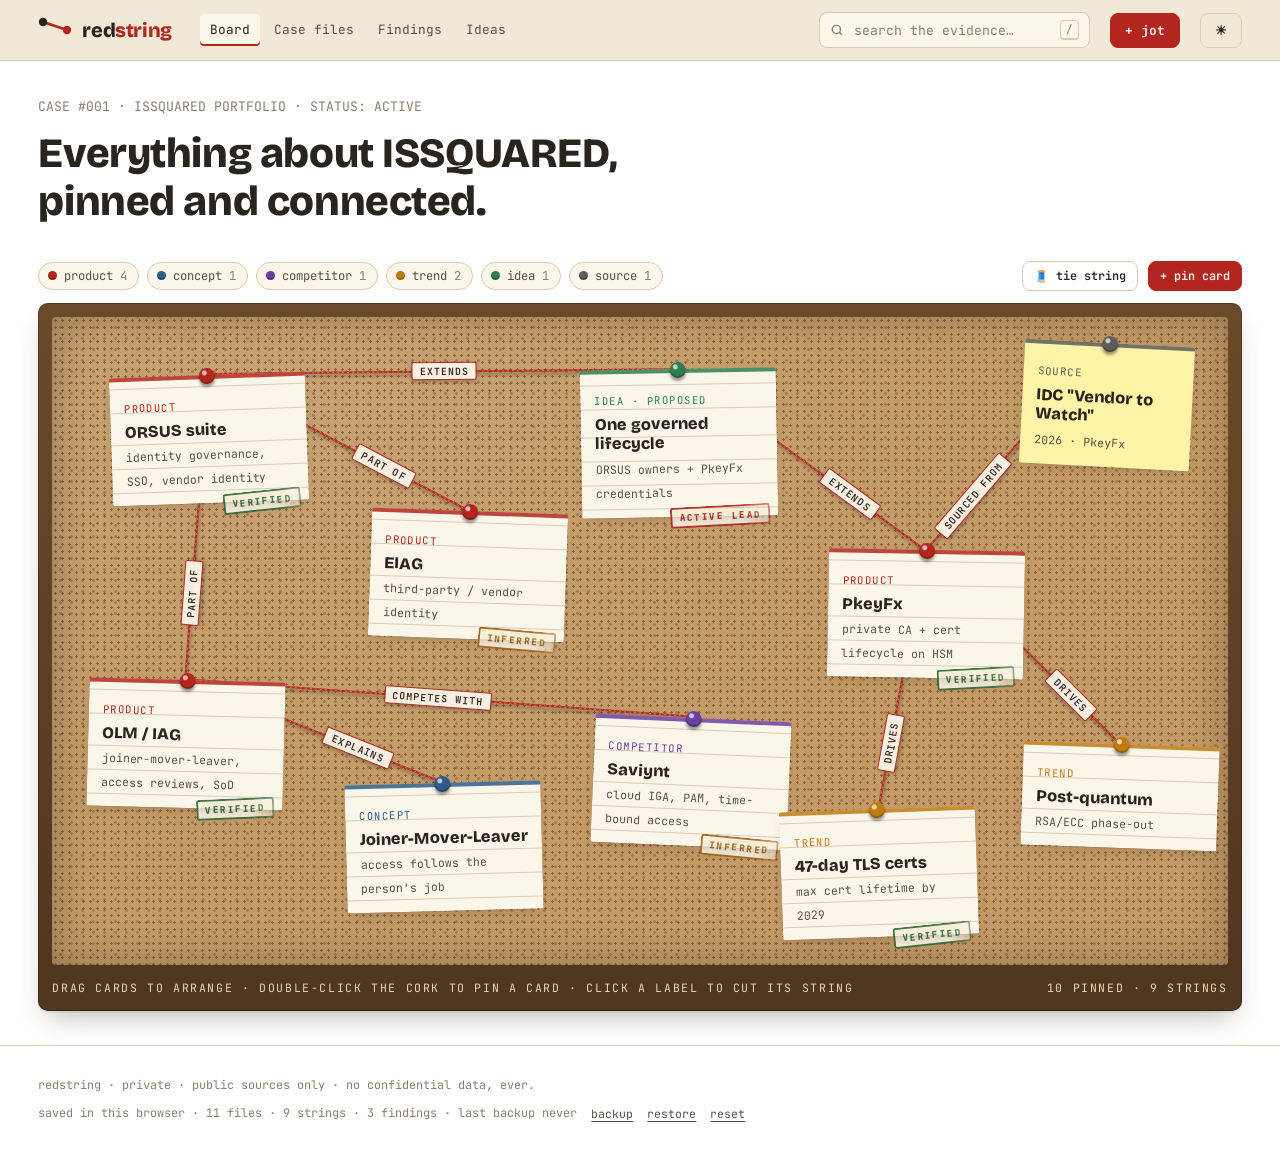
==== commit e6b70879: "Initial commit: redstring evidence board with case files, findings, ideas, search and local storage" ====
--- a/index.html
+++ b/index.html
@@ -3,7 +3,7 @@
 <head>
 <meta charset="utf-8">
 <meta name="viewport" content="width=device-width, initial-scale=1">
-<title>redstring · files</title>
+<title>redstring · board</title>
 <meta name="robots" content="noindex, nofollow">
 <script>
   // set theme before paint (no flash)
@@ -16,24 +16,44 @@
 <link href="https://fonts.googleapis.com/css2?family=Bricolage+Grotesque:opsz,wght@12..96,400;12..96,600;12..96,700;12..96,800&family=JetBrains+Mono:wght@400;600;800&display=swap" rel="stylesheet">
 <link rel="stylesheet" href="static/css/redstring.css">
 </head>
-<body data-page="files">
+<body data-page="board">
 <header id="topbar" class="topbar"></header>
 
 <main class="wrap">
 
-  <section class="page-head">
-    <p class="typed">CASE #001 · ISSQUARED PORTFOLIO</p>
-    <h1>Everything about ISSQUARED,<br>filed and connected.</h1>
+  <section class="page-head board-head">
+    <p class="typed">CASE #001 · ISSQUARED PORTFOLIO · STATUS: ACTIVE</p>
+    <h1>Everything about ISSQUARED,<br>pinned and connected.</h1>
   </section>
-  <section class="section flush">
-    <div id="files-bar" class="files-bar"></div>
-    <div id="files"></div>
+
+  <section class="section flush" id="board">
+    <div class="board-bar">
+      <div class="chips" id="board-chips" role="group" aria-label="Filter by type"></div>
+      <span class="spacer"></span>
+      <button class="btn ghost sm" id="tie-btn" type="button" aria-pressed="false" title="Connect two cards">🧵 tie string</button>
+      <button class="btn red sm" id="pin-btn" type="button">+ pin card</button>
+    </div>
+
+    <div class="board-shell">
+      <div class="board-scroll">
+        <div class="board" id="board-main">
+          <svg class="strings" aria-hidden="true"></svg>
+          <div class="board-empty" id="board-empty" hidden>
+            <strong>Empty cork.</strong>Pin your first card, or turn the type filters back on.
+          </div>
+        </div>
+      </div>
+      <div class="board-legend">
+        <span class="label" id="board-hint"></span>
+        <span class="label" id="board-count"></span>
+      </div>
+    </div>
   </section>
 </main>
 
 <footer id="footer" class="foot"></footer>
 <script src="static/js/store.js"></script>
 <script src="static/js/ui.js"></script>
-<script src="static/js/files.js"></script>
+<script src="static/js/board.js"></script>
 </body>
 </html>
--- a/static/css/redstring.css
+++ b/static/css/redstring.css
@@ -252,6 +252,91 @@
 .stamp.big { font-size: 1.05rem; border-width: 3px; padding: 4px 12px 3px; }
 
 
+/* ---------- 9. Evidence board ---------- */
+.board-shell {
+  border-radius: 10px;
+  padding: 14px;
+  background: linear-gradient(180deg, #6b4a2b, #4f361f);
+  box-shadow: var(--shadow-lift), inset 0 0 0 1px #00000040;
+}
+.board-scroll { overflow-x: auto; border-radius: 4px; }
+.board {
+  position: relative;
+  width: 100%; min-width: 980px; height: clamp(620px, 72vh, 820px);
+  background-color: var(--cork);
+  background-image:
+    radial-gradient(var(--cork-speck) 1px, transparent 1.4px),
+    radial-gradient(var(--cork-dark) 1.2px, transparent 1.6px),
+    radial-gradient(ellipse at 20% 10%, #ffffff14, transparent 60%);
+  background-size: 7px 7px, 11px 11px, 100% 100%;
+  background-position: 0 0, 3px 5px, 0 0;
+  box-shadow: inset 0 0 40px #00000040;
+}
+.strings { position: absolute; inset: 0; width: 100%; height: 100%; pointer-events: none; z-index: 1; }
+.strings .core {
+  stroke: var(--string); stroke-width: 2; stroke-linecap: round;
+  filter: drop-shadow(1px 3px 1.5px #0000004d);
+}
+.strings .twist {
+  stroke: #ffffff59; stroke-width: 1; stroke-dasharray: 1.5 3.5; stroke-linecap: round;
+}
+.strings .string { transition: opacity .2s; }
+
+/* relation tag: a small paper slip tied to the middle of the string */
+.string-tag {
+  position: absolute; z-index: 4;
+  transform: translate(-50%, -50%) rotate(var(--ang, 0deg));
+  font-family: var(--font-mono); font-size: .62rem; font-weight: 600;
+  letter-spacing: .1em; text-transform: uppercase; white-space: nowrap;
+  color: var(--ink); background: var(--paper);
+  border: 1px solid var(--string); border-radius: 2px;
+  padding: 2px 7px 1px;
+  box-shadow: 0 2px 4px #00000040;
+  opacity: .95; cursor: pointer;
+}
+
+
+.card {
+  position: absolute; z-index: 2;
+  width: 196px;
+  background: var(--paper);
+  background-image: repeating-linear-gradient(transparent 0 23px, var(--rule) 23px 24px);
+  background-position: 0 44px;
+  border-radius: 2px;
+  padding: 18px 14px 12px;
+  box-shadow: var(--shadow);
+  transform: rotate(var(--tilt, 0deg));
+  transition: transform .18s, box-shadow .18s, opacity .2s;
+  cursor: pointer;
+  text-decoration: none; color: var(--ink);
+}
+.card::before { /* coloured top edge, index-card style */
+  content: ""; position: absolute; left: 0; right: 0; top: 0; height: 4px; background: var(--c);
+  opacity: .85; border-radius: 2px 2px 0 0;
+}
+.card:focus-visible { box-shadow: var(--shadow-lift); z-index: 3; }
+.card .pin {
+  position: absolute; top: -7px; left: 50%; width: 16px; height: 16px; margin-left: -8px; border-radius: 50%;
+  background: radial-gradient(circle at 35% 30%, #ffffffaa 0 2px, transparent 3px), var(--c);
+  box-shadow: 0 3px 3px #00000066, inset 0 -2px 0 #00000040;
+}
+.card .type { font-family: var(--font-mono); font-size: .66rem; letter-spacing: .14em; text-transform: uppercase; color: var(--c); }
+.card .name { font-weight: 800; font-size: 1.02rem; line-height: 1.2; margin: 2px 0 4px; }
+.card .blurb { font-family: var(--font-mono); font-size: .72rem; line-height: 24px; color: var(--ink-2); margin: 0; }
+.card .stamp { position: absolute; right: 8px; bottom: -10px; font-size: .58rem; background: var(--paper); }
+.card.dim { opacity: .2; }
+.card[hidden] { display: none; }
+
+/* polaroid variant for people/sources */
+.card.note {
+  background: #fff3a8; background-image: none; width: 170px;
+}
+:root[data-theme="dark"] .card.note { background: #4a4320; }
+@media (prefers-color-scheme: dark) { :root:not([data-theme="light"]) .card.note { background: #4a4320; } }
+
+.board-legend { display: flex; justify-content: space-between; align-items: center; gap: 12px; flex-wrap: wrap; margin: 14px 0 0; color: #f3e6cf; }
+.board-legend .label { color: #e9d7b6; }
+
 /* ---------- 10. Case file ---------- */
 .casefile {
   position: relative;
@@ -294,6 +379,16 @@
 .links-list .rel { font-family: var(--font-mono); font-size: .7rem; color: var(--string); text-transform: uppercase; letter-spacing: .08em; min-width: 104px; }
 .links-list .pin-dot { width: 9px; height: 9px; border-radius: 50%; background: var(--c); flex: none; }
 
+/* ---------- 11. Findings log ---------- */
+.log { list-style: none; margin: 0; padding: 0; position: relative; }
+.log::before { content: ""; position: absolute; left: 6px; top: 6px; bottom: 6px; border-left: 2px dotted var(--rule); }
+.log li { position: relative; padding: 0 0 16px 26px; }
+.log li::before {
+  content: ""; position: absolute; left: 0; top: 6px; width: 14px; height: 14px; border-radius: 50%;
+  background: var(--paper); border: 2px solid var(--string);
+}
+.log time { font-family: var(--font-mono); font-size: .72rem; color: var(--ink-3); display: block; }
+.log p { margin: 2px 0 4px; font-size: .94rem; }
 .tags { display: flex; gap: 6px; flex-wrap: wrap; }
 .tag { font-family: var(--font-mono); font-size: .68rem; color: var(--ink-2); background: var(--paper-2); border: 1px solid var(--rule); border-radius: 3px; padding: 0 6px; }
 
@@ -393,7 +488,37 @@
 .foot-tools { display: flex; gap: 14px; align-items: center; flex-wrap: wrap; }
 .foot-info { color: var(--ink-3); }
 
+/* ---------- 15. Board (app) ---------- */
+.board-bar { display: flex; gap: 10px; align-items: center; flex-wrap: wrap; margin-bottom: 12px; }
+.board .card { touch-action: none; user-select: none; -webkit-user-drag: none; }
+.board .card.dragging { transition: none; transform: rotate(0deg) scale(1.04); box-shadow: var(--shadow-lift); z-index: 5; cursor: grabbing; }
+.board.is-dragging .string-tag { opacity: 0 !important; }
+.board.tying, .board.tying .card { cursor: crosshair; }
+.board .card.picked { outline: 3px solid var(--string); outline-offset: 4px; transform: rotate(0deg) translateY(-3px); }
+.board-empty {
+  position: absolute; inset: 0; display: grid; place-content: center; text-align: center; gap: 4px; z-index: 1;
+  font-family: var(--font-mono); font-size: .85rem; color: #f3e6cf;
+}
+.board-empty[hidden] { display: none; }
+.board-empty strong { font-family: var(--font-sans); font-size: 1.2rem; }
+button.string-tag { font-family: var(--font-mono); }
+
 /* ---------- 16. Case files (app) ---------- */
+.drawer { list-style: none; margin: 0; padding: 0; border-top: 2px solid var(--ink); }
+.drawer li > a {
+  display: grid; grid-template-columns: 12px minmax(0, 1fr) 130px 70px 110px 90px; align-items: center; gap: 14px;
+  padding: 11px 6px; border-bottom: 1px dashed var(--rule); color: var(--ink); text-decoration: none;
+}
+.drawer li > a:hover { background: var(--paper); }
+.drawer .pin-dot { width: 10px; height: 10px; }
+.drawer .d-main { min-width: 0; }
+.drawer .d-name { font-weight: 700; display: block; }
+.drawer .d-blurb { display: block; font-family: var(--font-mono); font-size: .72rem; color: var(--ink-3); white-space: nowrap; overflow: hidden; text-overflow: ellipsis; }
+.drawer .d-type, .drawer .d-no, .drawer .d-when { font-family: var(--font-mono); font-size: .72rem; color: var(--ink-3); text-transform: uppercase; letter-spacing: .06em; }
+.drawer .d-when { text-transform: none; text-align: right; }
+.drawer .stamp { font-size: .56rem; }
+.drawer li.empty { margin-top: 14px; }
+
 .file-view { padding-top: 22px; }
 .back { display: inline-block; font-family: var(--font-mono); font-size: .8rem; color: var(--ink-2); text-decoration: none; margin-bottom: 14px; }
 .back:hover { color: var(--string); }
@@ -460,6 +585,8 @@
 .tie-form select.input { width: 100%; }
 .quick-add { display: grid; gap: 6px; margin-bottom: 12px; }
 .quick-row { display: flex; gap: 6px; justify-content: flex-end; }
+.log.compact li { padding-bottom: 10px; }
+.log.compact p { font-size: .88rem; }
 
 /* ---------- 17. Findings (app) ---------- */
 .composer { background: var(--paper); border: 1px solid var(--rule); border-radius: var(--r-md); padding: 14px; box-shadow: var(--shadow); }
@@ -471,17 +598,25 @@
 .tag-chip { display: inline-flex; align-items: center; gap: 6px; font-family: var(--font-mono); font-size: .74rem; background: var(--paper-2); border: 1px solid var(--rule); border-radius: 999px; padding: 3px 4px 3px 9px; }
 .tag-chip button { background: none; border: 0; cursor: pointer; color: var(--ink-3); font-size: .9rem; line-height: 1; padding: 0 4px; }
 .tag-chip button:hover { color: var(--string); }
+.log li.day { padding: 8px 0 8px 26px; }
+.log li.day::before { background: var(--string); border-color: var(--string); width: 10px; height: 10px; left: 2px; top: 13px; }
+.log .f-body { margin: 2px 0 6px; font-size: .95rem; }
+.log .tags { align-items: center; }
 a.tag { display: inline-flex; align-items: center; gap: 5px; text-decoration: none; color: var(--ink-2); }
 a.tag:hover { border-color: var(--c); color: var(--ink); }
 .f-tools { margin-left: auto; display: inline-flex; gap: 12px; }
+.log li.editing textarea { margin: 4px 0 6px; }
 .inline-label { display: flex; align-items: center; gap: 6px; flex: 1 1 220px; }
+.log li.flash { animation: flash 1.6s ease-out; }
 @keyframes flash { 0%, 40% { background: var(--string-soft); } 100% { background: transparent; } }
 
 
 /* ---------- 19. Responsive ---------- */
 @media (max-width: 1080px) {
   .case-grid { grid-template-columns: 1fr; }
-  }
+    .drawer li > a { grid-template-columns: 12px minmax(0, 1fr) 110px 110px 80px; }
+  .drawer .d-no { display: none; }
+}
 @media (max-width: 860px) {
   .topbar .wrap { flex-wrap: wrap; height: auto; row-gap: 0; padding-top: 10px; gap: 10px; }
   .nav { order: 9; flex-basis: 100%; margin: 4px 0 0; overflow-x: auto; gap: 2px; scrollbar-width: none; }
@@ -500,6 +635,8 @@
   .facts { grid-template-columns: 1fr; }
   .facts dt { border-bottom: 0; padding-bottom: 0; }
     .toolbar .input[type="search"] { flex: 1 1 100%; }
+  .drawer li > a { grid-template-columns: 12px minmax(0, 1fr) auto; }
+  .drawer .d-type, .drawer .d-no, .drawer .d-when { display: none; }
   .fact-row { grid-template-columns: 1fr 1fr; }
   .tie-form { grid-template-columns: 1fr; }
   .foot-row { flex-direction: column; }
@@ -564,6 +701,7 @@
 .comment-list { list-style: none; margin: 0 0 14px; padding: 0; }
 .comment { position: relative; display: grid; grid-template-columns: 1fr auto; gap: 2px 12px; padding: 12px 14px; margin-bottom: 8px;
   background: var(--paper-2); border: 1px solid var(--rule); border-left: 3px solid var(--string); border-radius: 4px; }
+.comment-meta { grid-column: 1; font-family: var(--font-mono); font-size: .68rem; color: var(--ink-3); }
 .comment-text { grid-column: 1; font-size: .95rem; line-height: 1.55; }
 .comment .bin { grid-column: 2; grid-row: 1 / span 2; align-self: center; display: inline-grid; place-items: center; width: 32px; height: 32px;
   background: transparent; border: 1px solid var(--rule); border-radius: 6px; color: var(--ink-3); cursor: pointer; }
@@ -624,85 +762,3 @@
   .idea-next { flex-direction: column; align-items: stretch; gap: 2px; }
   .knot-label { font-size: .56rem; letter-spacing: .02em; }
 }
-
-/* ---------- Files (home) ---------- */
-.files-bar { margin-bottom: 26px; }
-.files-bar .toolbar { margin-bottom: 12px; }
-.files-search { width: 280px !important; flex: 0 1 280px !important; }
-.chip[aria-pressed="false"] { opacity: 1; text-decoration: none; }
-.chip[aria-pressed="true"] { background: var(--ink); color: var(--paper); border-color: var(--ink); }
-.chip[aria-pressed="true"] .count { color: var(--paper); opacity: .7; }
-.file-group { margin-bottom: 34px; }
-.group-head { display: flex; align-items: center; gap: 10px; font-size: 1.15rem; margin: 0 0 12px; padding-bottom: 8px; border-bottom: 1px solid var(--rule); }
-.group-head .pin-dot { width: 11px; height: 11px; }
-.group-head .count { font-family: var(--font-mono); font-size: .72rem; color: var(--ink-3); font-weight: 400; }
-.file-grid { display: grid; grid-template-columns: repeat(auto-fill, minmax(260px, 1fr)); gap: 14px; }
-.file-card { display: flex; flex-direction: column; gap: 6px; min-height: 128px; padding: 16px 18px 14px; color: var(--ink); text-decoration: none;
-  background: var(--paper); border: 1px solid var(--rule); border-top: 4px solid var(--c); border-radius: 6px; box-shadow: var(--shadow); }
-.file-card:hover, .file-card:focus-visible { border-color: var(--c); border-top-color: var(--c); }
-.fc-top { display: flex; align-items: flex-start; justify-content: space-between; gap: 10px; }
-.fc-name { font-weight: 800; font-size: 1.08rem; line-height: 1.25; overflow-wrap: anywhere; }
-.fc-top .stamp { transform: none; flex: none; margin-top: 3px; }
-.fc-blurb { margin: 0; color: var(--ink-2); font-size: .9rem; line-height: 1.45; display: -webkit-box; -webkit-line-clamp: 2; -webkit-box-orient: vertical; overflow: hidden; }
-.fc-meta { margin-top: auto; display: flex; gap: 10px; align-items: center; justify-content: space-between; font-family: var(--font-mono); font-size: .68rem; color: var(--ink-3); }
-.fc-stage { color: var(--t-idea); text-transform: uppercase; letter-spacing: .08em; }
-
-/* ---------- Map (side feature) ---------- */
-.map-head { padding-bottom: 8px; }
-.map-bar { display: flex; flex-wrap: wrap; gap: 10px 16px; align-items: center; margin-bottom: 12px; }
-.map-trail { display: flex; flex-wrap: wrap; align-items: center; gap: 6px 8px; min-height: 30px; }
-.trail-step, .trail-now { display: inline-flex; align-items: center; gap: 6px; font: inherit; font-size: .85rem; padding: 3px 10px; border-radius: 999px; border: 1px solid var(--rule); background: var(--paper); color: var(--ink-2); }
-.trail-step { cursor: pointer; }
-.trail-step:hover { border-color: var(--string); color: var(--string); }
-.trail-now { background: var(--ink); color: var(--paper); border-color: var(--ink); font-weight: 700; }
-.trail-sep { color: var(--string); font-weight: 700; }
-.board-shell { border-radius: 10px; padding: 14px; background: linear-gradient(180deg, #6b4a2b, #4f361f); box-shadow: var(--shadow-lift), inset 0 0 0 1px #00000040; }
-.map-stage { position: relative; height: clamp(520px, 70vh, 760px); overflow: hidden; border-radius: 4px;
-  background-color: var(--cork);
-  background-image: radial-gradient(var(--cork-speck) 1px, transparent 1.4px), radial-gradient(var(--cork-dark) 1.2px, transparent 1.6px), radial-gradient(ellipse at 50% 45%, #ffffff1a, transparent 65%);
-  background-size: 7px 7px, 11px 11px, 100% 100%; background-position: 0 0, 3px 5px, 0 0; box-shadow: inset 0 0 40px #00000040; }
-.map-stage .strings { position: absolute; inset: 0; width: 100%; height: 100%; pointer-events: none; z-index: 1; }
-.map-stage .strings line { stroke: var(--string); stroke-width: 2.2; stroke-linecap: round; filter: drop-shadow(1px 3px 1.5px #0000004d); }
-.map-tag { position: absolute; z-index: 4; transform: translate(-50%, -50%); pointer-events: none; white-space: nowrap;
-  font-family: var(--font-mono); font-size: .6rem; font-weight: 600; letter-spacing: .1em; text-transform: uppercase;
-  color: var(--ink); background: var(--paper); border: 1px solid var(--string); border-radius: 2px; padding: 2px 7px 1px; box-shadow: 0 2px 4px #00000040; }
-.mcard { position: absolute; z-index: 2; transform: translate(-50%, -50%); width: 184px; display: flex; flex-direction: column; gap: 3px; text-align: left;
-  font: inherit; color: var(--ink); background: var(--paper); border: 0; border-top: 4px solid var(--c); border-radius: 3px; padding: 14px 14px 12px;
-  box-shadow: var(--shadow); transition: left .45s cubic-bezier(.2,.8,.2,1), top .45s cubic-bezier(.2,.8,.2,1), opacity .3s, box-shadow .2s; }
-button.mcard { cursor: pointer; }
-button.mcard:hover, button.mcard:focus-visible { box-shadow: var(--shadow-lift); outline: 2px solid var(--c); outline-offset: 2px; }
-.mcard .pin { position: absolute; top: -9px; left: 50%; width: 14px; height: 14px; margin-left: -7px; border-radius: 50%;
-  background: radial-gradient(circle at 35% 30%, #ffffffaa 0 2px, transparent 3px), var(--c); box-shadow: 0 3px 3px #00000066; }
-.mc-type { font-family: var(--font-mono); font-size: .62rem; letter-spacing: .14em; text-transform: uppercase; color: var(--c); }
-.mc-name { font-weight: 800; font-size: 1rem; line-height: 1.2; overflow-wrap: anywhere; }
-.mc-more { font-family: var(--font-mono); font-size: .64rem; color: var(--ink-3); margin-top: 2px; }
-.mcard.center { width: 250px; z-index: 3; padding: 18px 18px 14px; box-shadow: var(--shadow-lift), 0 0 0 3px var(--string); }
-.mcard.center .mc-name { font-size: 1.3rem; }
-.mc-blurb { font-size: .85rem; color: var(--ink-2); line-height: 1.4; }
-.mc-foot { display: flex; align-items: center; justify-content: space-between; gap: 8px; margin-top: 8px; }
-.mc-foot .stamp { transform: none; }
-.mc-open { font-family: var(--font-mono); font-size: .72rem; color: var(--string); text-decoration: none; font-weight: 700; margin-left: auto; }
-.mc-open:hover { text-decoration: underline; }
-.mcard.entering, .mcard.leaving { opacity: 0; }
-.map-note { margin: 12px 0 0; color: #e9d7b6; min-height: 1em; }
-.map-stage.is-empty::after { content: "No files yet."; position: absolute; inset: 0; display: grid; place-items: center; color: #f3e6cf; font-family: var(--font-mono); }
-
-/* findings list without dates */
-.flist { list-style: none; margin: 0; padding: 0; display: grid; gap: 10px; }
-.flist > li { background: var(--paper); border: 1px solid var(--rule); border-left: 3px solid var(--string); border-radius: 4px; padding: 12px 16px; }
-.flist .f-body { margin: 2px 0 8px; font-size: .97rem; }
-.flist .tags { display: flex; flex-wrap: wrap; gap: 6px; align-items: center; }
-.flist li.flash { animation: flash 1.6s ease-out; }
-
-@media (max-width: 640px) {
-  .files-search { flex: 1 1 100% !important; width: 100% !important; }
-  .file-grid { grid-template-columns: 1fr; }
-  .mcard { width: 128px; padding: 11px 10px 9px; }
-  .mc-name { font-size: .86rem; }
-  .mcard.center { width: 168px; }
-  .mcard.center .mc-name { font-size: 1.05rem; }
-  .mc-blurb { display: none; }
-  .map-tag { font-size: .52rem; padding: 1px 5px 0; }
-}
-.mc-open { white-space: nowrap; }
-@media (max-width: 640px) { .mc-foot { flex-wrap: wrap; gap: 4px 8px; } }
